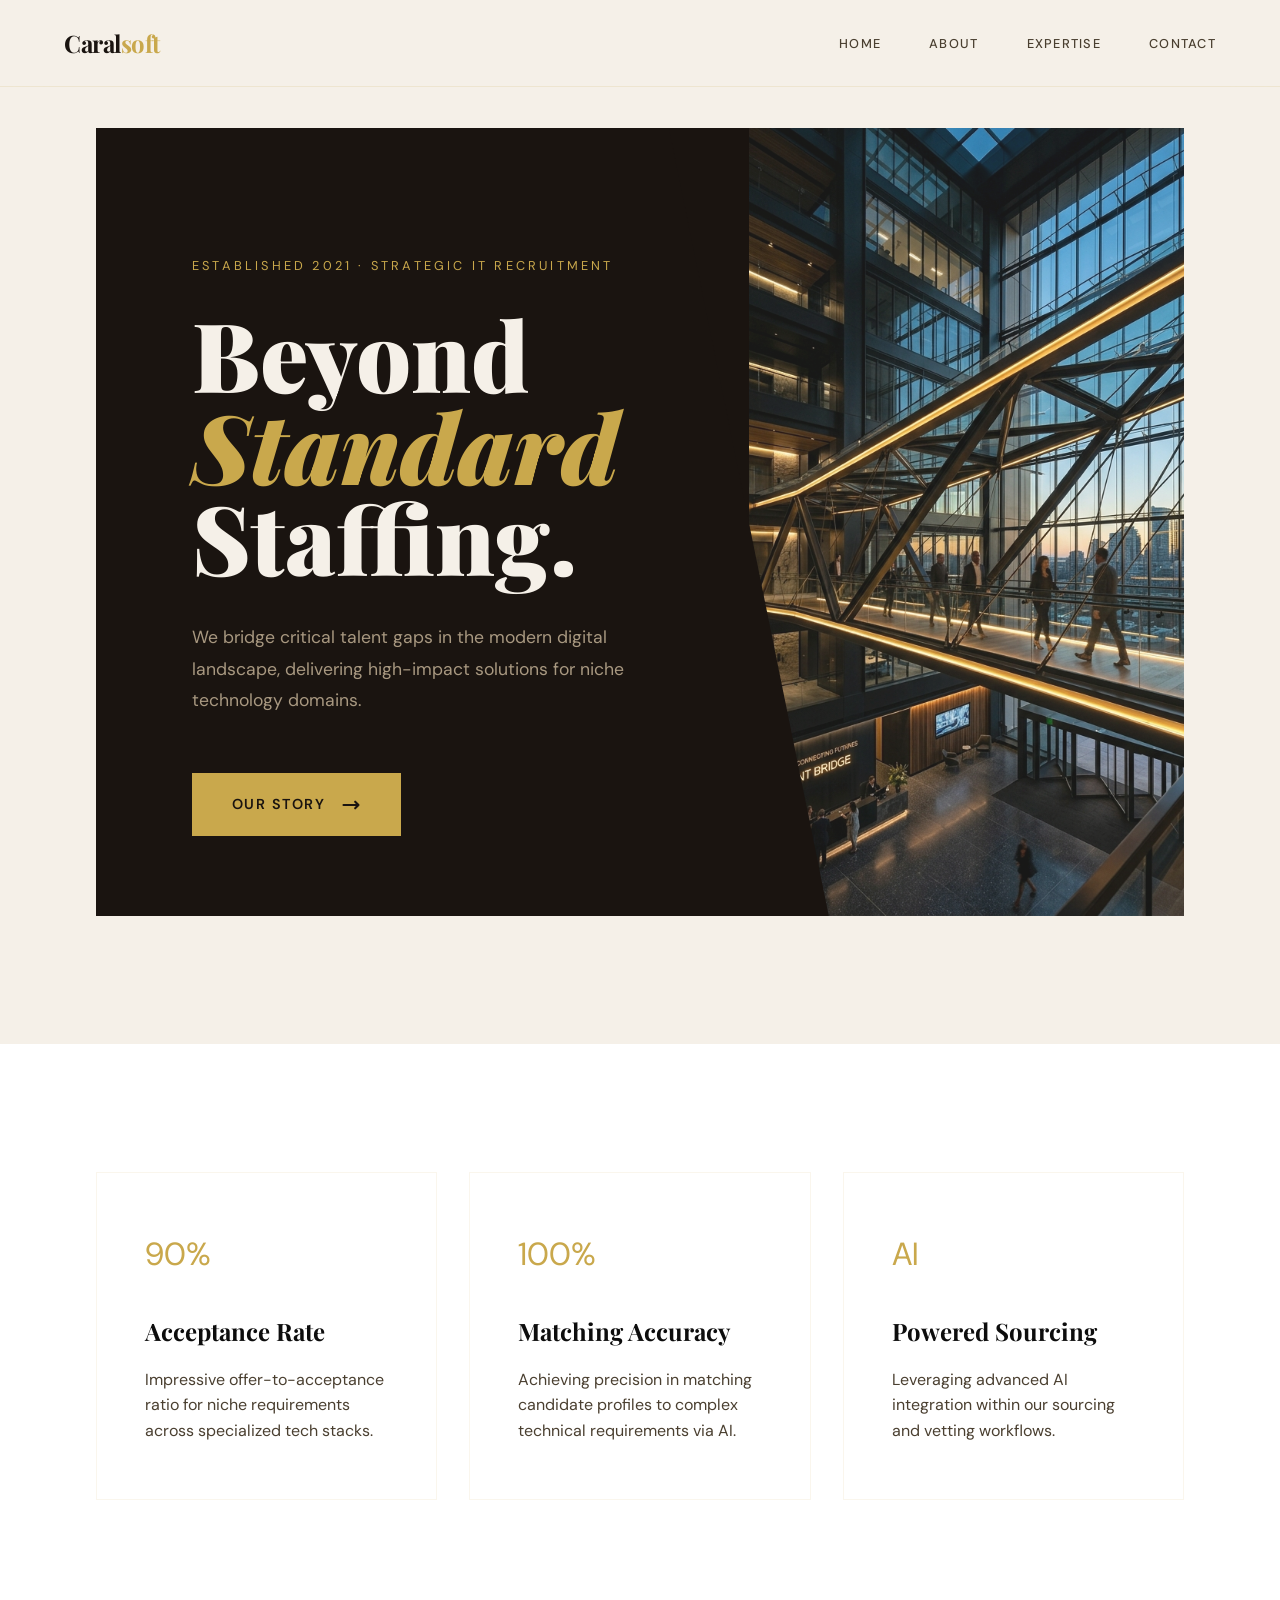
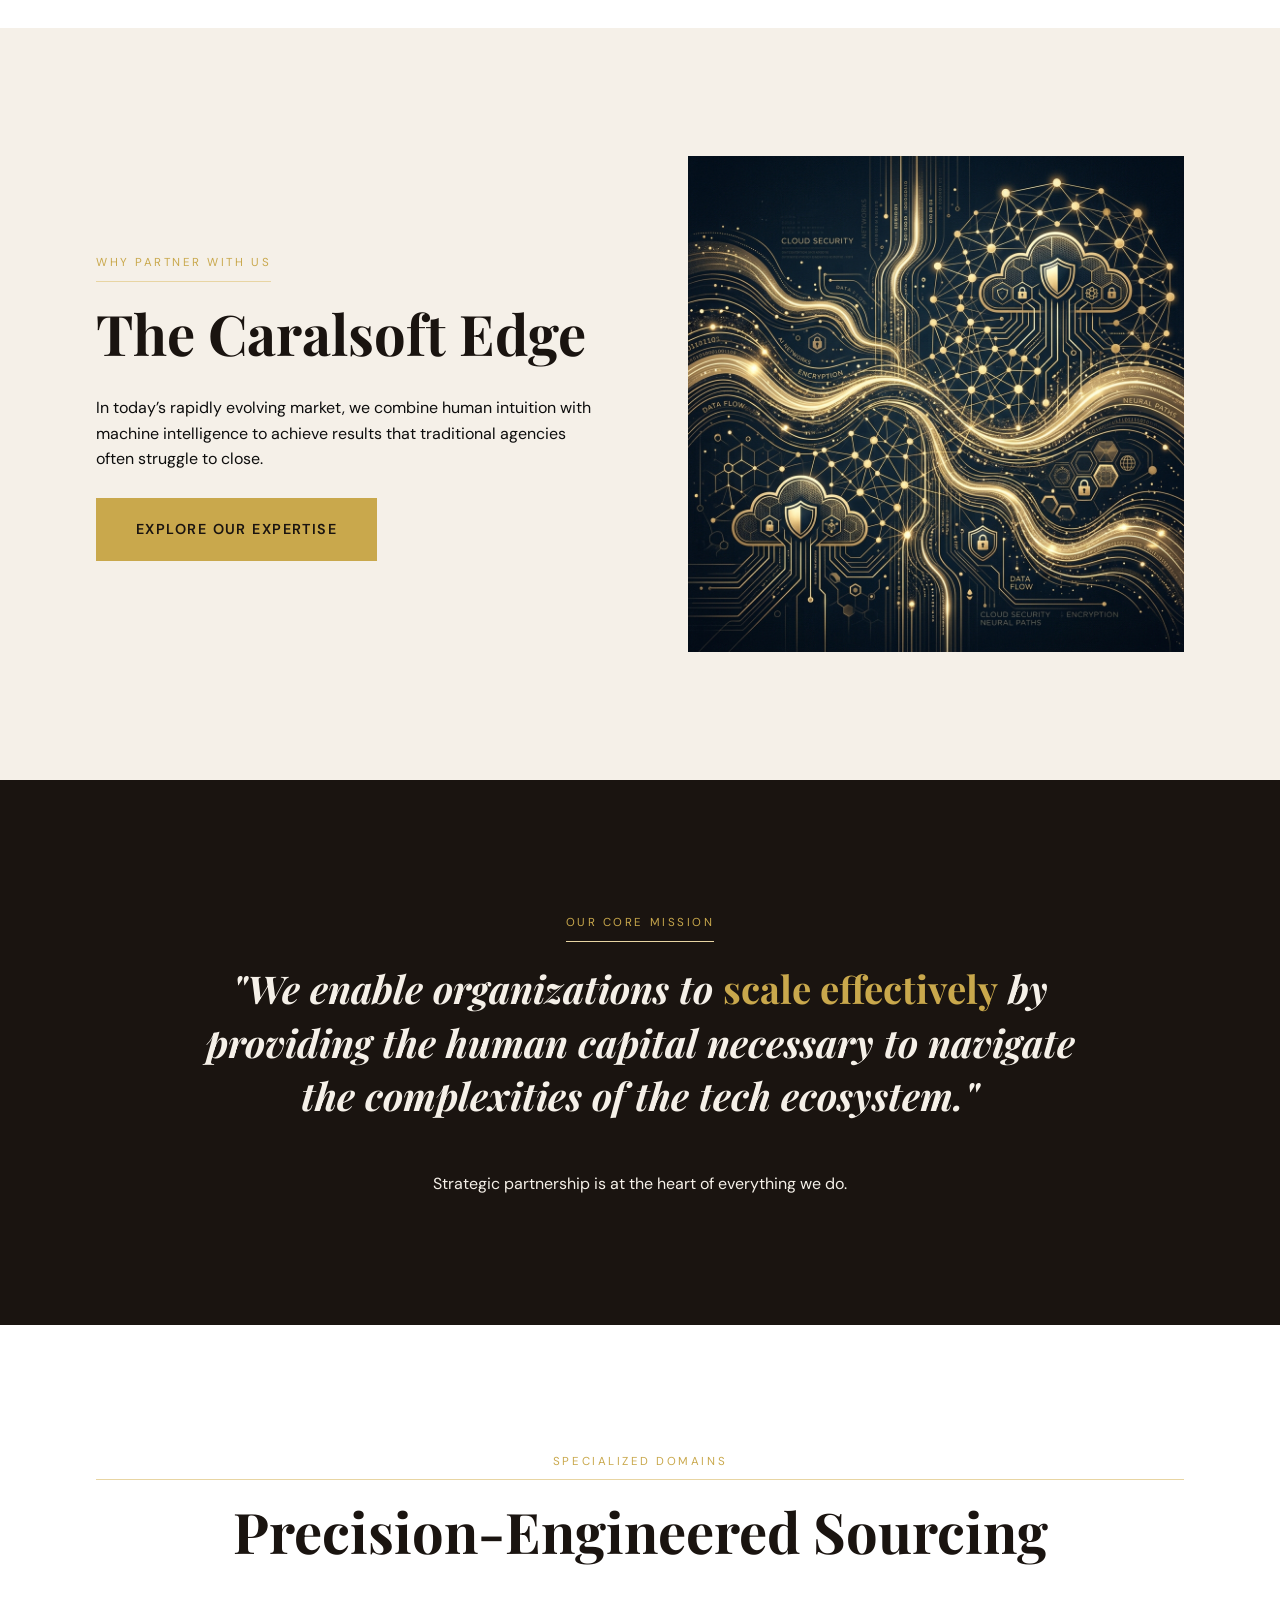
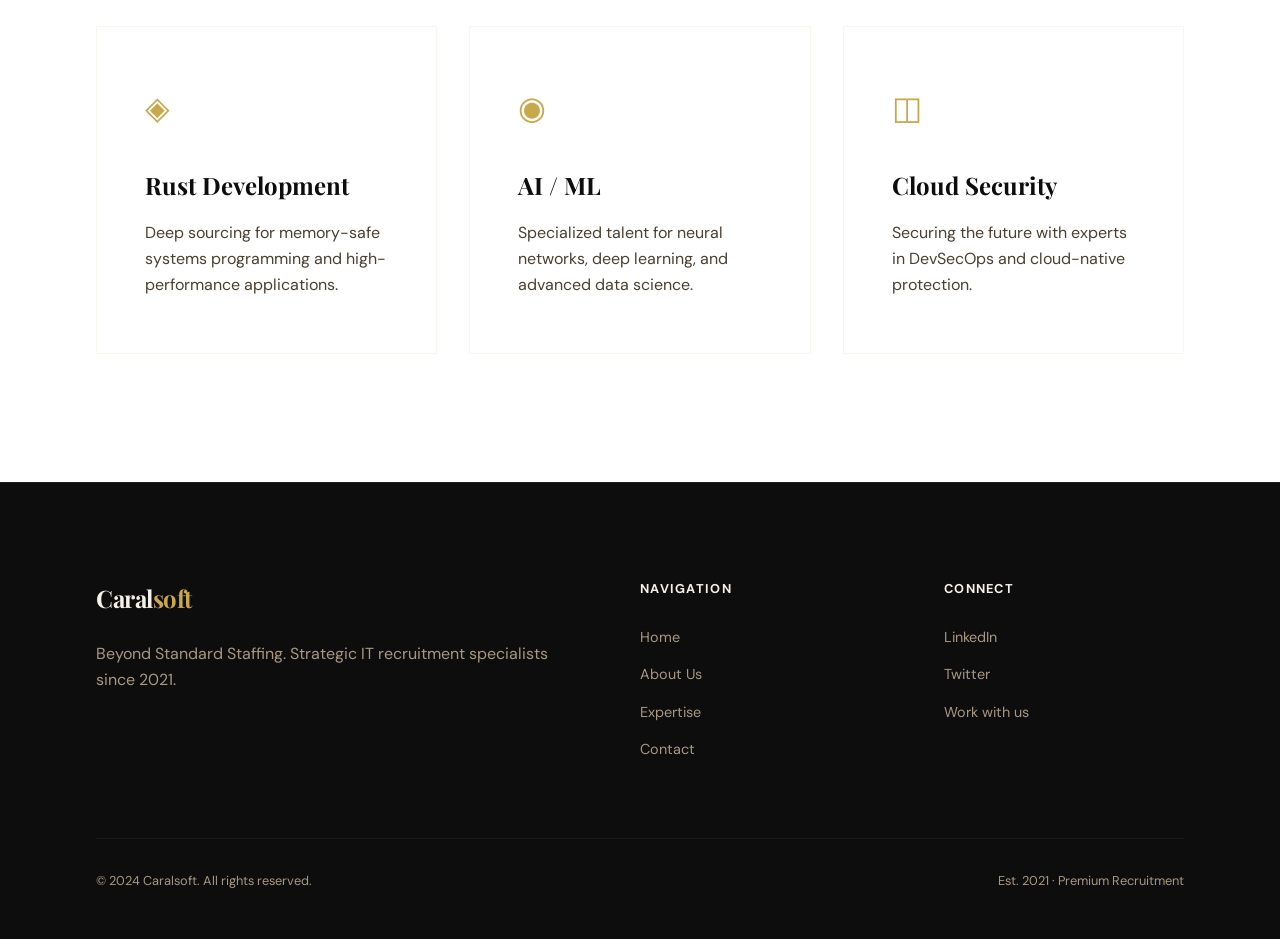
==== index.html @ 9ba62c7a "first commit" ====
<!DOCTYPE html>
<html lang="en">
<head>
  <meta charset="UTF-8">
  <meta name="viewport" content="width=device-width, initial-scale=1.0">
  <title>Caralsoft — Beyond Standard Staffing</title>
  <meta name="description" content="Caralsoft is a specialized IT recruitment firm bridging critical talent gaps in niche technology domains since 2021.">
  <link rel="preconnect" href="https://fonts.googleapis.com">
  <link rel="preconnect" href="https://fonts.gstatic.com" crossorigin>
  <link href="https://fonts.googleapis.com/css2?family=Playfair+Display:ital,wght@0,400..900;1,400..900&family=DM+Sans:wght@300;400;500;700&display=swap" rel="stylesheet">
  <link rel="stylesheet" href="style.css">
</head>
<body>

  <!-- NAV -->
  <nav id="navbar">
    <a href="index.html" class="nav-logo">Caral<span>soft</span></a>
    <ul class="nav-links">
      <li><a href="index.html">Home</a></li>
      <li><a href="about.html">About</a></li>
      <li><a href="expertise.html">Expertise</a></li>
      <li><a href="contact.html">Contact</a></li>
    </ul>
  </nav>

  <!-- HERO -->
  <section class="hero">
    <div class="hero-left">
      <p class="hero-eyebrow">Established 2021 · Strategic IT Recruitment</p>
      <h1 class="hero-title">Beyond<br><em>Standard</em><br>Staffing.</h1>
      <p class="hero-sub">We bridge critical talent gaps in the modern digital landscape, delivering high-impact solutions for niche technology domains.</p>
      <a href="about.html" class="cta-button">
        Our Story
        <svg width="20" height="20" fill="none" viewBox="0 0 24 24" stroke="currentColor" stroke-width="2.5"><path stroke-linecap="round" stroke-linejoin="round" d="M17 8l4 4m0 0l-4 4m4-4H3"/></svg>
      </a>
    </div>
    <div class="hero-right">
      <img src="hero_bridge_strategic_1778135868668.png" alt="Strategic IT Recruitment" class="hero-img">
    </div>
  </section>

  <!-- STATS -->
  <section class="bg-white">
    <div class="card-grid reveal">
      <div class="premium-card">
        <div class="card-icon">90%</div>
        <h3 class="card-title">Acceptance Rate</h3>
        <p class="card-text">Impressive offer-to-acceptance ratio for niche requirements across specialized tech stacks.</p>
      </div>
      <div class="premium-card">
        <div class="card-icon">100%</div>
        <h3 class="card-title">Matching Accuracy</h3>
        <p class="card-text">Achieving precision in matching candidate profiles to complex technical requirements via AI.</p>
      </div>
      <div class="premium-card">
        <div class="card-icon">AI</div>
        <h3 class="card-title">Powered Sourcing</h3>
        <p class="card-text">Leveraging advanced AI integration within our sourcing and vetting workflows.</p>
      </div>
    </div>
  </section>

  <!-- THE EDGE -->
  <section class="bg-cream">
    <div class="grid-2">
      <div class="reveal">
        <p class="section-label">Why Partner With Us</p>
        <h2 class="section-title">The Caralsoft Edge</h2>
        <p>In today’s rapidly evolving market, we combine human intuition with machine intelligence to achieve results that traditional agencies often struggle to close.</p>
        <br>
        <a href="expertise.html" class="cta-button">Explore Our Expertise</a>
      </div>
      <div class="img-wrap reveal">
        <img src="tech_expertise_abstract_1778135542247.png" alt="Technology Expertise">
      </div>
    </div>
  </section>

  <!-- MISSION TEASER -->
  <section class="bg-deep">
    <div class="mission-container reveal">
      <p class="section-label">Our Core Mission</p>
      <h2 class="quote-text">
        "We enable organizations to <strong>scale effectively</strong> by providing the human capital necessary to navigate the complexities of the tech ecosystem."
      </h2>
      <p>Strategic partnership is at the heart of everything we do.</p>
    </div>
  </section>

  <!-- DOMAINS -->
  <section class="bg-white">
    <p class="section-label" style="text-align: center; display: block;">Specialized Domains</p>
    <h2 class="section-title" style="text-align: center;">Precision-Engineered Sourcing</h2>
    <div class="card-grid reveal" style="margin-top: 4rem;">
      <div class="premium-card">
        <div class="card-icon">◈</div>
        <h3 class="card-title">Rust Development</h3>
        <p class="card-text">Deep sourcing for memory-safe systems programming and high-performance applications.</p>
      </div>
      <div class="premium-card">
        <div class="card-icon">◉</div>
        <h3 class="card-title">AI / ML</h3>
        <p class="card-text">Specialized talent for neural networks, deep learning, and advanced data science.</p>
      </div>
      <div class="premium-card">
        <div class="card-icon">◫</div>
        <h3 class="card-title">Cloud Security</h3>
        <p class="card-text">Securing the future with experts in DevSecOps and cloud-native protection.</p>
      </div>
    </div>
  </section>

  <!-- FOOTER -->
  <footer>
    <div class="footer-top">
      <div class="footer-brand">
        <a href="index.html" class="nav-logo">Caral<span>soft</span></a>
        <p>Beyond Standard Staffing. Strategic IT recruitment specialists since 2021.</p>
      </div>
      <div class="footer-links">
        <h4>Navigation</h4>
        <ul>
          <li><a href="index.html">Home</a></li>
          <li><a href="about.html">About Us</a></li>
          <li><a href="expertise.html">Expertise</a></li>
          <li><a href="contact.html">Contact</a></li>
        </ul>
      </div>
      <div class="footer-links">
        <h4>Connect</h4>
        <ul>
          <li><a href="#">LinkedIn</a></li>
          <li><a href="#">Twitter</a></li>
          <li><a href="contact.html">Work with us</a></li>
        </ul>
      </div>
    </div>
    <div class="footer-bottom">
      <p>© 2024 Caralsoft. All rights reserved.</p>
      <p>Est. 2021 · Premium Recruitment</p>
    </div>
  </footer>

  <script>
    // Scroll reveal
    const reveals = document.querySelectorAll('.reveal');
    const io = new IntersectionObserver((entries) => {
      entries.forEach((e) => {
        if (e.isIntersecting) {
          e.target.classList.add('in');
          io.unobserve(e.target);
        }
      });
    }, { threshold: 0.15 });
    reveals.forEach(el => io.observe(el));

    // Navbar scroll effect
    const nav = document.getElementById('navbar');
    window.addEventListener('scroll', () => {
      if (window.scrollY > 50) {
        nav.classList.add('scrolled');
      } else {
        nav.classList.remove('scrolled');
      }
    });
  </script>
</body>
</html>
---- style.css ----
:root {
  --ink: #0d0d0d;
  --cream: #f5f0e8;
  --gold: #c9a84c;
  --gold-light: #e8d5a3;
  --deep: #1a1410;
  --mid: #4a3f30;
  --soft: #a89880;
  --white: #ffffff;
  --transition-smooth: all 0.6s cubic-bezier(0.16, 1, 0.3, 1);
}

*, *::before, *::after { 
  box-sizing: border-box; 
  margin: 0; 
  padding: 0; 
}

html { 
  scroll-behavior: smooth; 
  overflow-x: hidden;
}

body {
  font-family: 'DM Sans', sans-serif;
  background: var(--cream);
  color: var(--ink);
  line-height: 1.6;
  overflow-x: hidden;
}

/* ── TYPOGRAPHY ── */
h1, h2, h3, .serif {
  font-family: 'Playfair Display', serif;
}

.section-label {
  display: inline-block;
  font-size: 0.72rem;
  letter-spacing: 0.22em;
  text-transform: uppercase;
  color: var(--gold);
  margin-bottom: 1.25rem;
  padding-bottom: 0.5rem;
  border-bottom: 1px solid var(--gold-light);
}

.section-title {
  font-size: clamp(2.5rem, 5vw, 3.5rem);
  font-weight: 700;
  line-height: 1.1;
  color: var(--deep);
  margin-bottom: 2rem;
}

/* ── NAV ── */
nav {
  position: fixed; top: 0; left: 0; right: 0; z-index: 1000;
  display: flex; align-items: center; justify-content: space-between;
  padding: 1.5rem 4rem;
  background: rgba(245,240,232,0.85);
  backdrop-filter: blur(20px);
  border-bottom: 1px solid rgba(201,168,76,0.15);
  transition: var(--transition-smooth);
}

nav.scrolled {
  padding: 1rem 4rem;
  background: rgba(245,240,232,0.95);
}

.nav-logo {
  font-family: 'Playfair Display', serif;
  font-size: 1.5rem;
  font-weight: 700;
  letter-spacing: -0.02em;
  color: var(--deep);
  text-decoration: none;
}

.nav-logo span { color: var(--gold); }

.nav-links { display: flex; gap: 3rem; list-style: none; }
.nav-links a {
  font-size: 0.8rem;
  font-weight: 500;
  letter-spacing: 0.1em;
  text-transform: uppercase;
  color: var(--mid);
  text-decoration: none;
  transition: color 0.3s;
  position: relative;
}

.nav-links a::after {
  content: '';
  position: absolute;
  bottom: -4px; left: 0;
  width: 0; height: 1px;
  background: var(--gold);
  transition: width 0.3s;
}

.nav-links a:hover { color: var(--gold); }
.nav-links a:hover::after { width: 100%; }

/* ── HERO ── */
.hero {
  min-height: 100vh;
  display: grid;
  grid-template-columns: 1.2fr 0.8fr;
  position: relative;
  overflow: hidden;
}

.hero-left {
  background: var(--deep);
  display: flex;
  flex-direction: column;
  justify-content: center;
  padding: 8rem 5rem 5rem 6rem;
  position: relative;
  z-index: 1;
}

.hero-left::after {
  content: '';
  position: absolute;
  top: 0; right: -80px; bottom: 0;
  width: 160px;
  background: var(--deep);
  clip-path: polygon(0 0, 0 100%, 100% 100%);
  z-index: 2;
}

.hero-eyebrow {
  font-size: 0.8rem;
  letter-spacing: 0.25em;
  text-transform: uppercase;
  color: var(--gold);
  margin-bottom: 2rem;
  opacity: 0;
  animation: fadeUp 1s 0.2s forwards;
}

.hero-title {
  font-size: clamp(3.5rem, 8vw, 6rem);
  font-weight: 900;
  line-height: 0.95;
  color: var(--cream);
  margin-bottom: 2.5rem;
  opacity: 0;
  animation: fadeUp 1s 0.4s forwards;
}

.hero-title em {
  font-style: italic;
  color: var(--gold);
}

.hero-sub {
  font-size: 1.1rem;
  line-height: 1.8;
  color: var(--soft);
  max-width: 450px;
  margin-bottom: 3.5rem;
  opacity: 0;
  animation: fadeUp 1s 0.6s forwards;
}

.cta-button {
  display: inline-flex; align-items: center; gap: 1rem;
  background: var(--gold);
  color: var(--deep);
  font-weight: 600;
  font-size: 0.9rem;
  letter-spacing: 0.1em;
  text-transform: uppercase;
  padding: 1.25rem 2.5rem;
  text-decoration: none;
  transition: var(--transition-smooth);
  width: fit-content;
  border: none;
  cursor: pointer;
}

.cta-button:hover {
  background: var(--gold-light);
  transform: translateY(-4px);
  box-shadow: 0 10px 20px rgba(0,0,0,0.1);
}

.hero-right {
  position: relative;
  background: var(--cream);
  overflow: hidden;
}

.hero-img {
  width: 100%;
  height: 100%;
  object-fit: cover;
  opacity: 0.9;
}

/* ── SECTIONS ── */
section { padding: 8rem 6rem; position: relative; }

.bg-white { background: var(--white); }
.bg-cream { background: var(--cream); }
.bg-deep { background: var(--deep); color: var(--cream); }

/* ── GRID LAYOUTS ── */
.grid-2 {
  display: grid;
  grid-template-columns: 1fr 1fr;
  gap: 6rem;
  align-items: center;
}

/* ── CARDS ── */
.card-grid {
  display: grid;
  grid-template-columns: repeat(auto-fit, minmax(300px, 1fr));
  gap: 2rem;
}

.premium-card {
  background: var(--white);
  padding: 3.5rem 3rem;
  border: 1px solid rgba(201,168,76,0.1);
  transition: var(--transition-smooth);
  position: relative;
  overflow: hidden;
}

.premium-card::before {
  content: '';
  position: absolute;
  top: 0; left: 0; width: 4px; height: 0;
  background: var(--gold);
  transition: var(--transition-smooth);
}

.premium-card:hover {
  transform: translateY(-10px);
  box-shadow: 0 20px 40px rgba(13,13,13,0.05);
  border-color: rgba(201,168,76,0.3);
}

.premium-card:hover::before { height: 100%; }

.card-icon {
  font-size: 2rem;
  color: var(--gold);
  margin-bottom: 2rem;
}

.card-title {
  font-family: 'Playfair Display', serif;
  font-size: 1.5rem;
  font-weight: 700;
  margin-bottom: 1rem;
}

.card-text {
  font-size: 1rem;
  color: var(--mid);
}

/* ── MISSION BOX ── */
.mission-container {
  max-width: 900px;
  margin: 0 auto;
  text-align: center;
}

.quote-text {
  font-size: clamp(1.8rem, 3vw, 2.8rem);
  font-style: italic;
  margin-bottom: 3rem;
  line-height: 1.4;
}

.quote-text strong {
  color: var(--gold);
  font-style: normal;
}

/* ── IMAGES ── */
.img-wrap {
  position: relative;
  overflow: hidden;
}

.img-wrap img {
  width: 100%;
  height: auto;
  display: block;
  transition: transform 1s ease;
}

.img-wrap:hover img {
  transform: scale(1.05);
}

/* ── FOOTER ── */
footer {
  background: var(--ink);
  color: var(--soft);
  padding: 6rem 6rem 3rem;
  border-top: 1px solid rgba(201,168,76,0.1);
}

.footer-top {
  display: grid;
  grid-template-columns: 2fr 1fr 1fr;
  gap: 4rem;
  margin-bottom: 4rem;
}

.footer-brand .nav-logo { color: var(--cream); margin-bottom: 1.5rem; display: block; }
.footer-links h4 { color: var(--cream); margin-bottom: 1.5rem; text-transform: uppercase; font-size: 0.8rem; letter-spacing: 0.1em; }
.footer-links ul { list-style: none; }
.footer-links li { margin-bottom: 0.75rem; }
.footer-links a { color: var(--soft); text-decoration: none; transition: color 0.3s; font-size: 0.9rem; }
.footer-links a:hover { color: var(--gold); }

.footer-bottom {
  padding-top: 2rem;
  border-top: 1px solid rgba(255,255,255,0.05);
  display: flex;
  justify-content: space-between;
  align-items: center;
  font-size: 0.8rem;
}

/* ── ANIMATIONS ── */
@keyframes fadeUp {
  from { opacity: 0; transform: translateY(30px); }
  to   { opacity: 1; transform: translateY(0); }
}

.reveal {
  opacity: 0;
  transform: translateY(40px);
  transition: opacity 1s ease, transform 1s cubic-bezier(0.16, 1, 0.3, 1);
}

.reveal.in {
  opacity: 1;
  transform: translateY(0);
}

/* ── RESPONSIVE ── */
@media (max-width: 1024px) {
  nav { padding: 1.5rem 2rem; }
  section { padding: 6rem 2rem; }
  .grid-2 { grid-template-columns: 1fr; gap: 4rem; }
  .hero { grid-template-columns: 1fr; }
  .hero-left::after { display: none; }
  .hero-right { height: 400px; }
  .footer-top { grid-template-columns: 1fr 1fr; }
}

@media (max-width: 600px) {
  .nav-links { display: none; }
  .footer-top { grid-template-columns: 1fr; }
  .section-title { font-size: 2.2rem; }
}
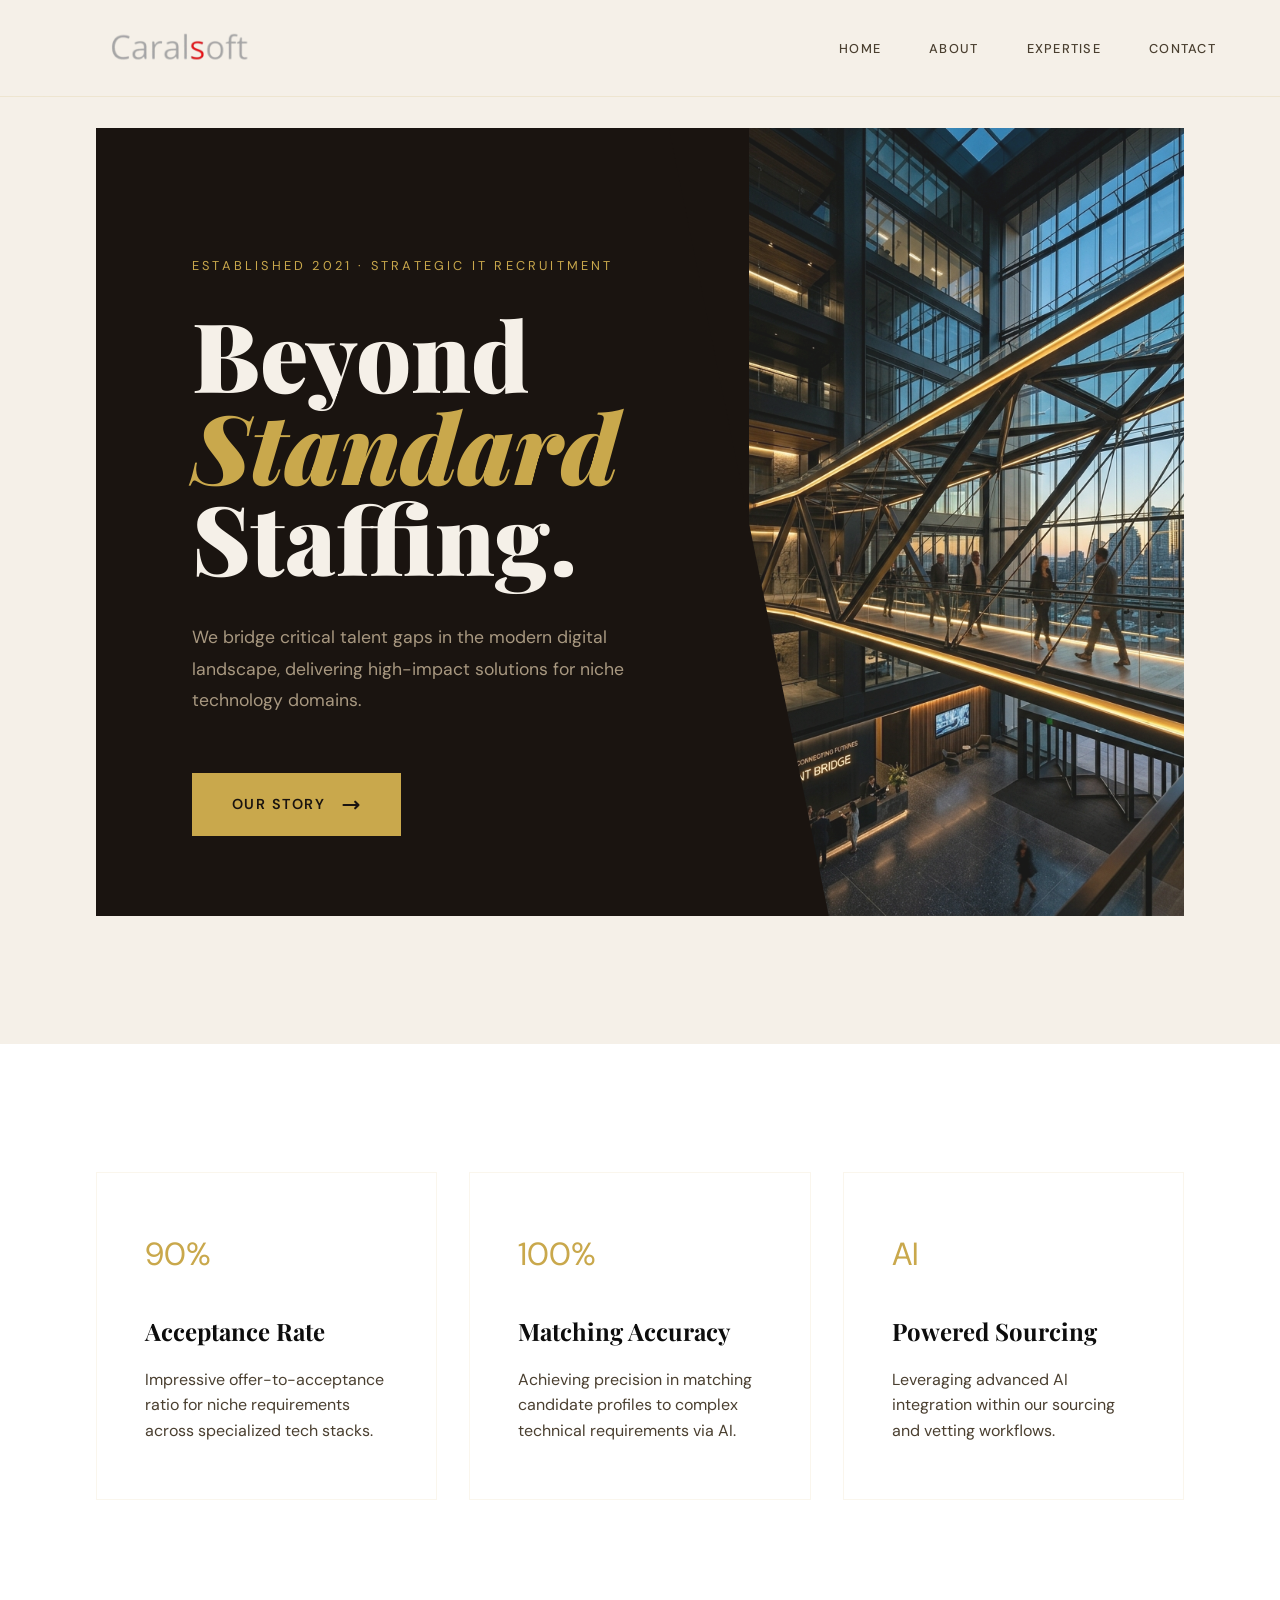
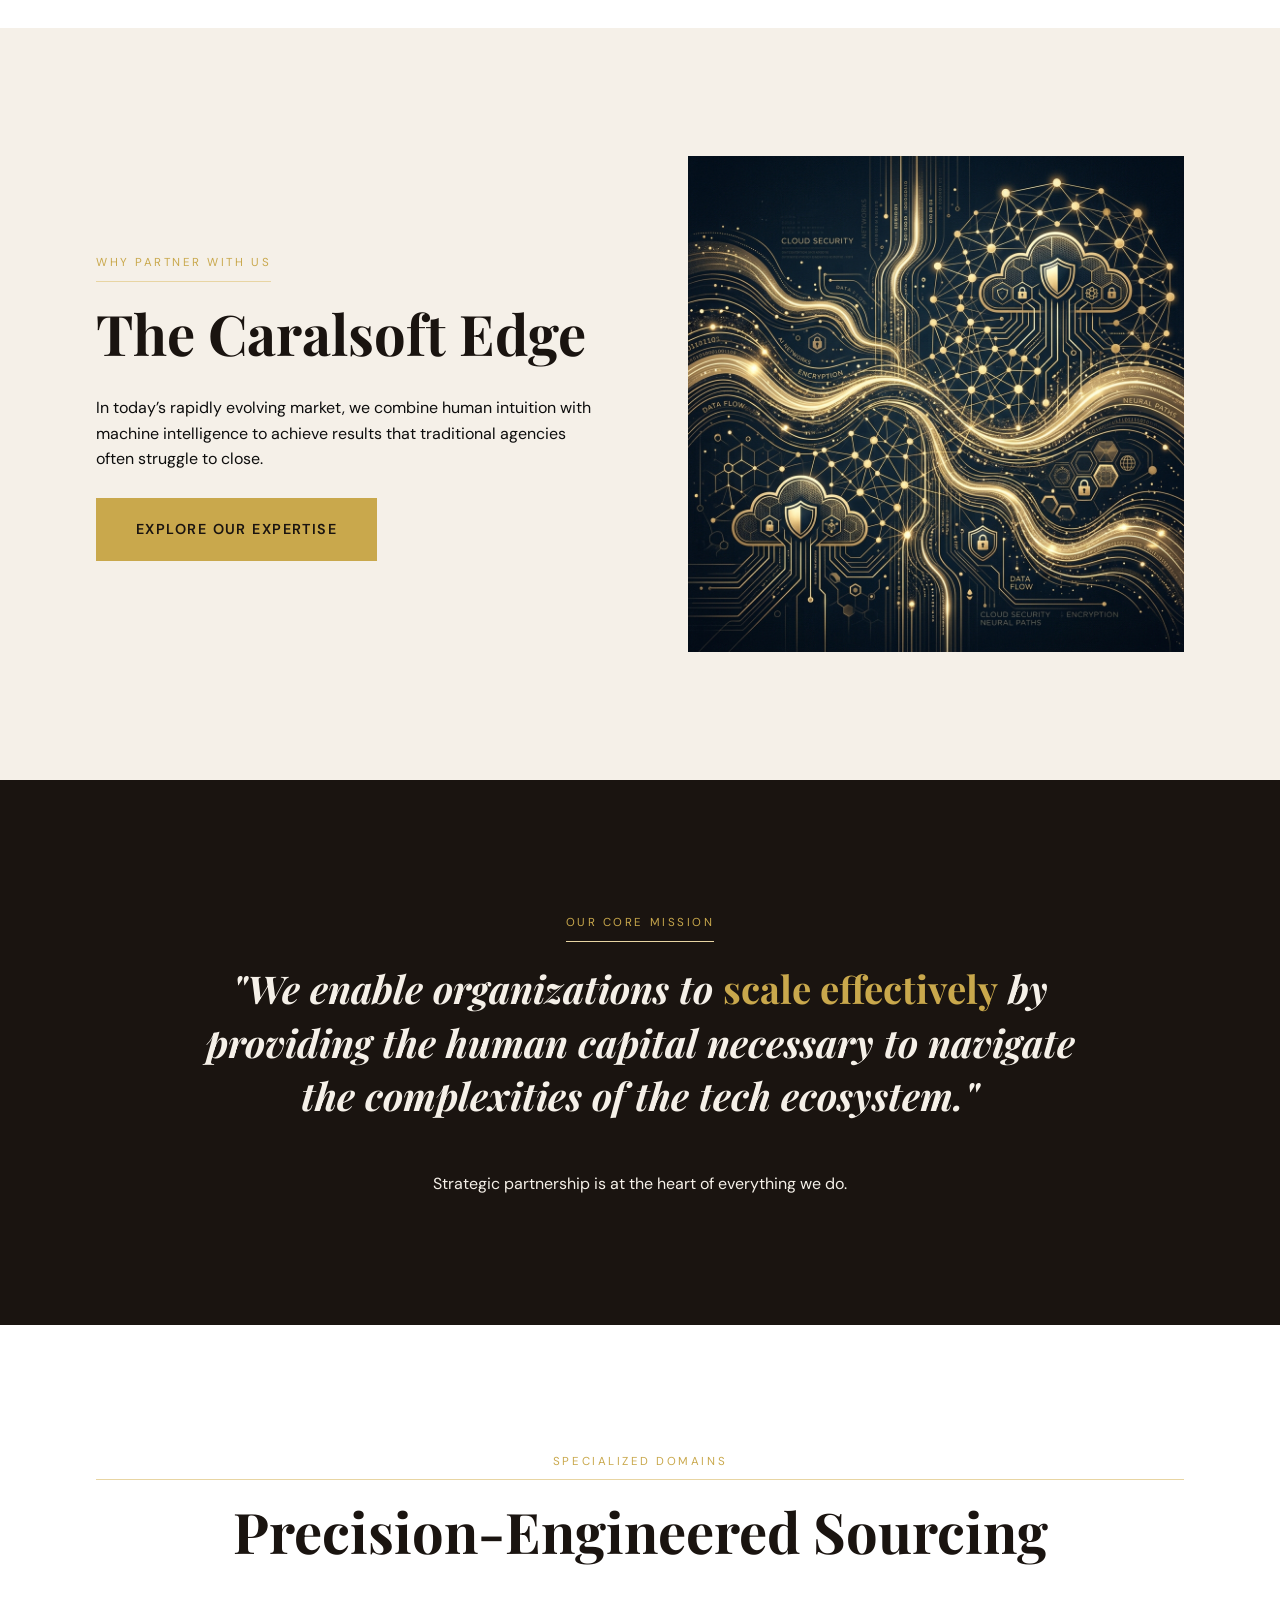
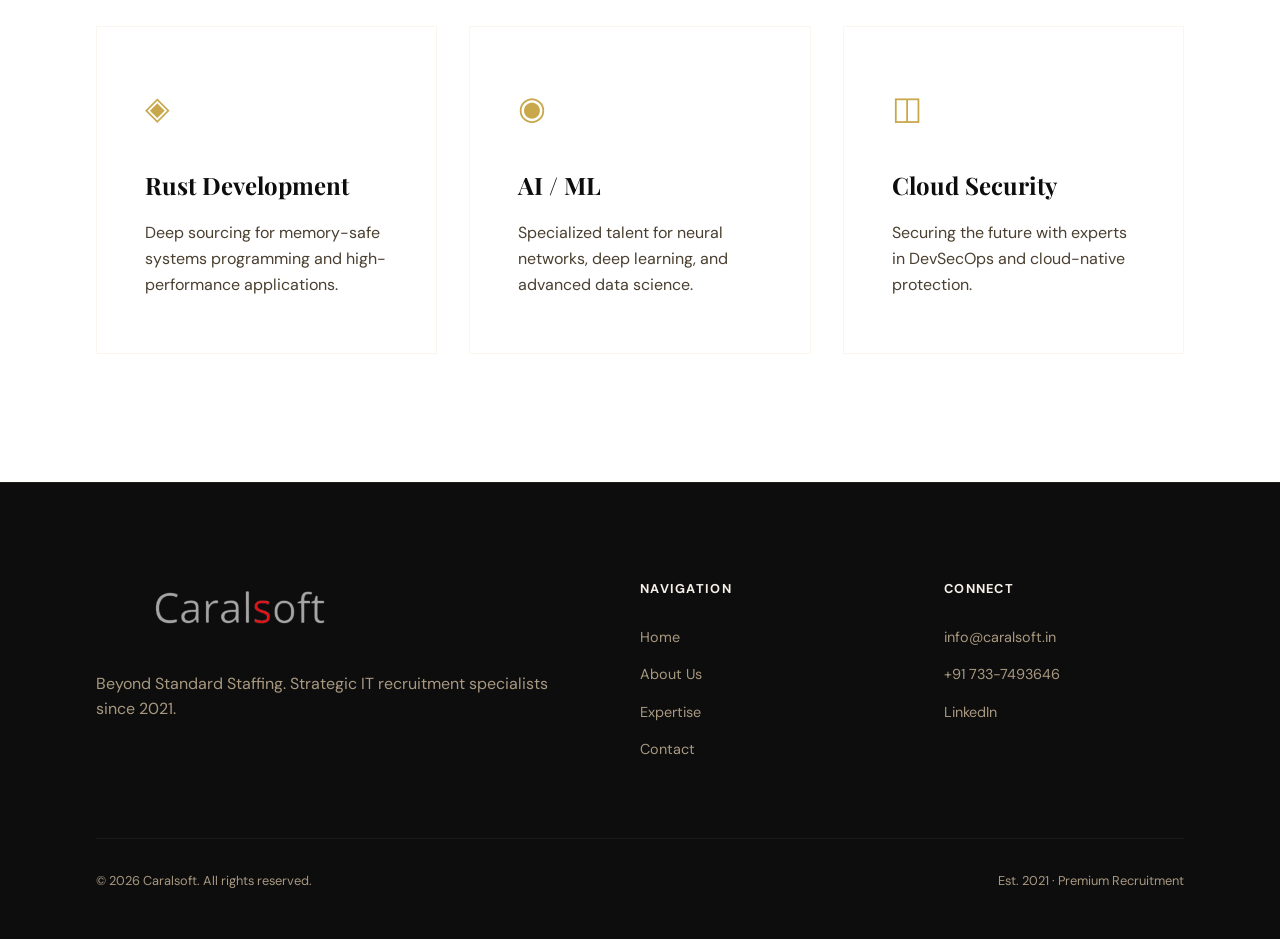
==== commit 0bf580a5: "first commit" ====
--- a/index.html
+++ b/index.html
@@ -14,7 +14,9 @@
 
   <!-- NAV -->
   <nav id="navbar">
-    <a href="index.html" class="nav-logo">Caral<span>soft</span></a>
+    <a href="index.html" class="nav-logo">
+      <img src="caralsoft-logo.png" alt="Caralsoft Logo">
+    </a>
     <ul class="nav-links">
       <li><a href="index.html">Home</a></li>
       <li><a href="about.html">About</a></li>
@@ -114,7 +116,9 @@
   <footer>
     <div class="footer-top">
       <div class="footer-brand">
-        <a href="index.html" class="nav-logo">Caral<span>soft</span></a>
+        <a href="index.html" class="nav-logo">
+          <img src="caralsoft-logo.png" alt="Caralsoft Logo">
+        </a>
         <p>Beyond Standard Staffing. Strategic IT recruitment specialists since 2021.</p>
       </div>
       <div class="footer-links">
@@ -129,14 +133,14 @@
       <div class="footer-links">
         <h4>Connect</h4>
         <ul>
+          <li><a href="mailto:info@caralsoft.in">info@caralsoft.in</a></li>
+          <li><a href="tel:+917337493646">+91 733-7493646</a></li>
           <li><a href="#">LinkedIn</a></li>
-          <li><a href="#">Twitter</a></li>
-          <li><a href="contact.html">Work with us</a></li>
         </ul>
       </div>
     </div>
     <div class="footer-bottom">
-      <p>© 2024 Caralsoft. All rights reserved.</p>
+      <p>© 2026 Caralsoft. All rights reserved.</p>
       <p>Est. 2021 · Premium Recruitment</p>
     </div>
   </footer>
--- a/style.css
+++ b/style.css
@@ -70,15 +70,20 @@
 }
 
 .nav-logo {
-  font-family: 'Playfair Display', serif;
-  font-size: 1.5rem;
-  font-weight: 700;
-  letter-spacing: -0.02em;
-  color: var(--deep);
+  display: flex;
+  align-items: center;
   text-decoration: none;
 }
 
-.nav-logo span { color: var(--gold); }
+.nav-logo img {
+  height: 48px;
+  width: auto;
+  object-fit: contain;
+}
+
+.footer-brand .nav-logo img {
+  height: 60px;
+}
 
 .nav-links { display: flex; gap: 3rem; list-style: none; }
 .nav-links a {
